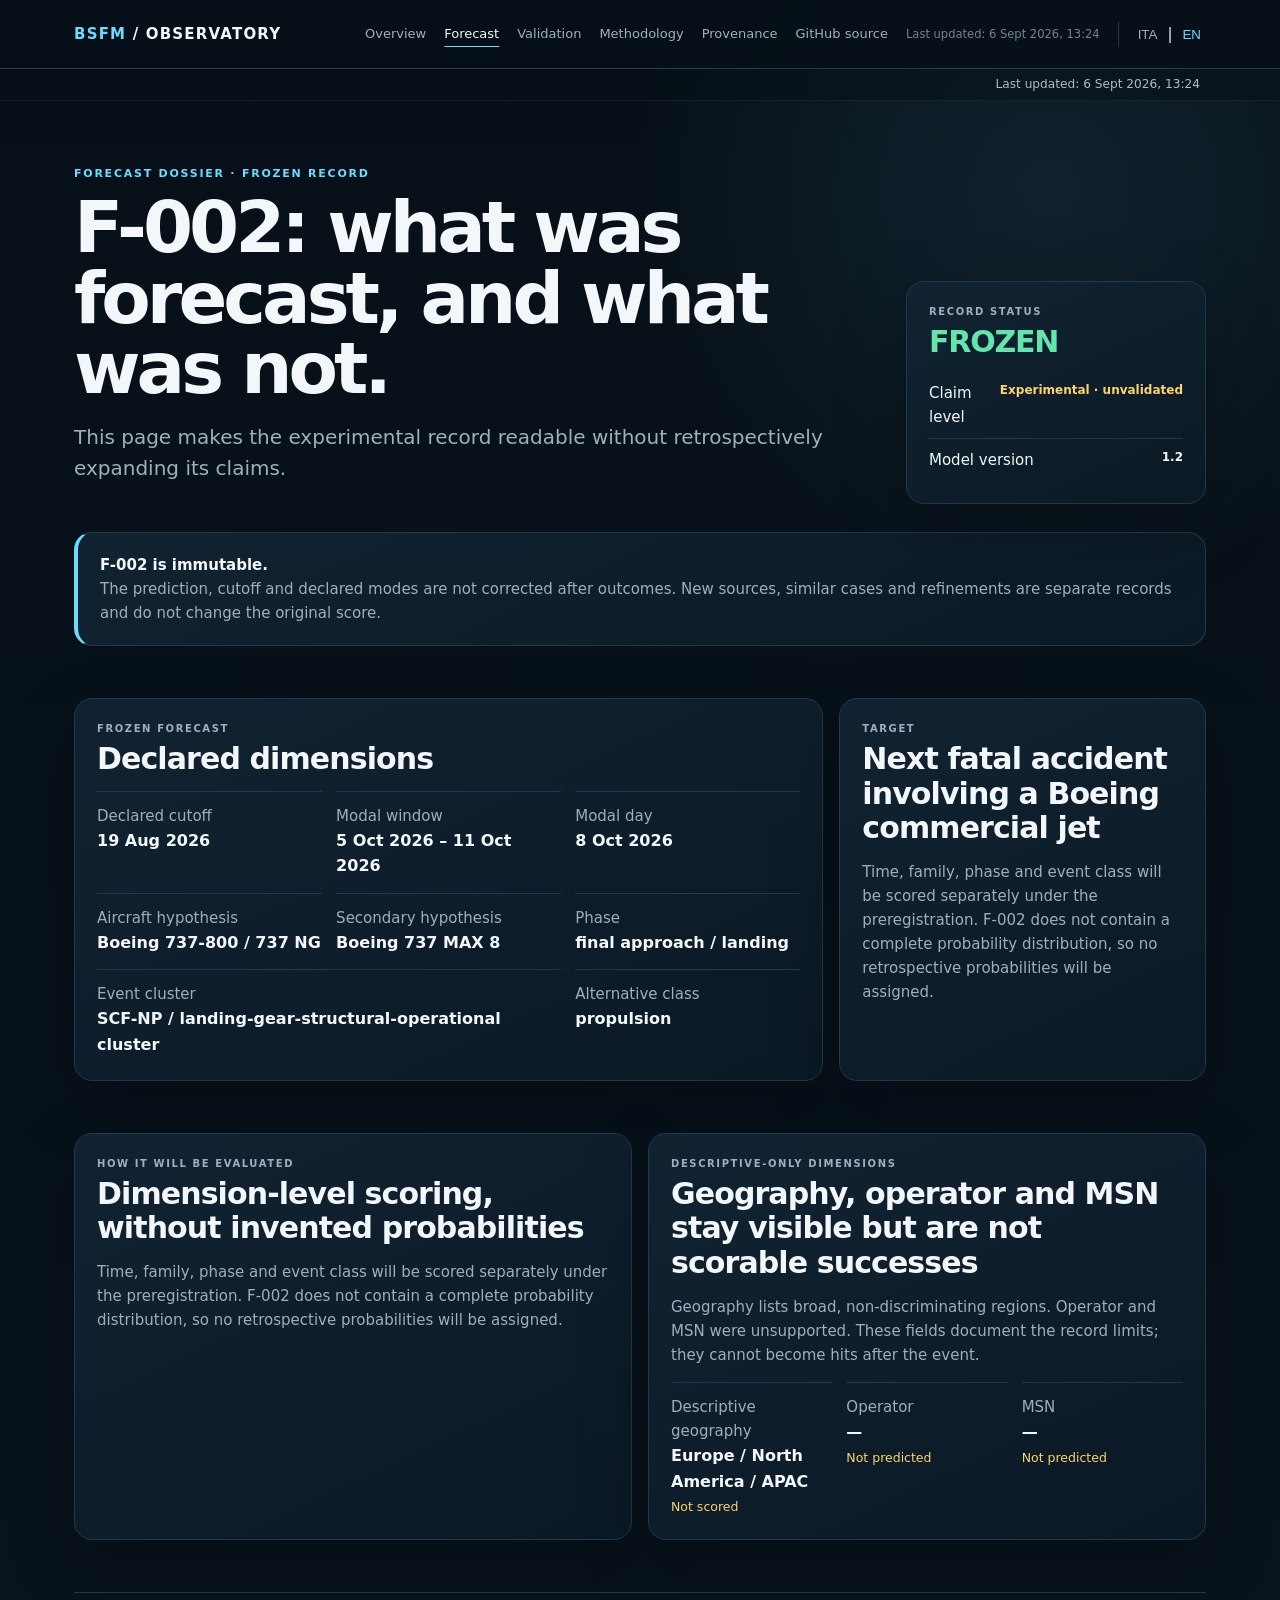
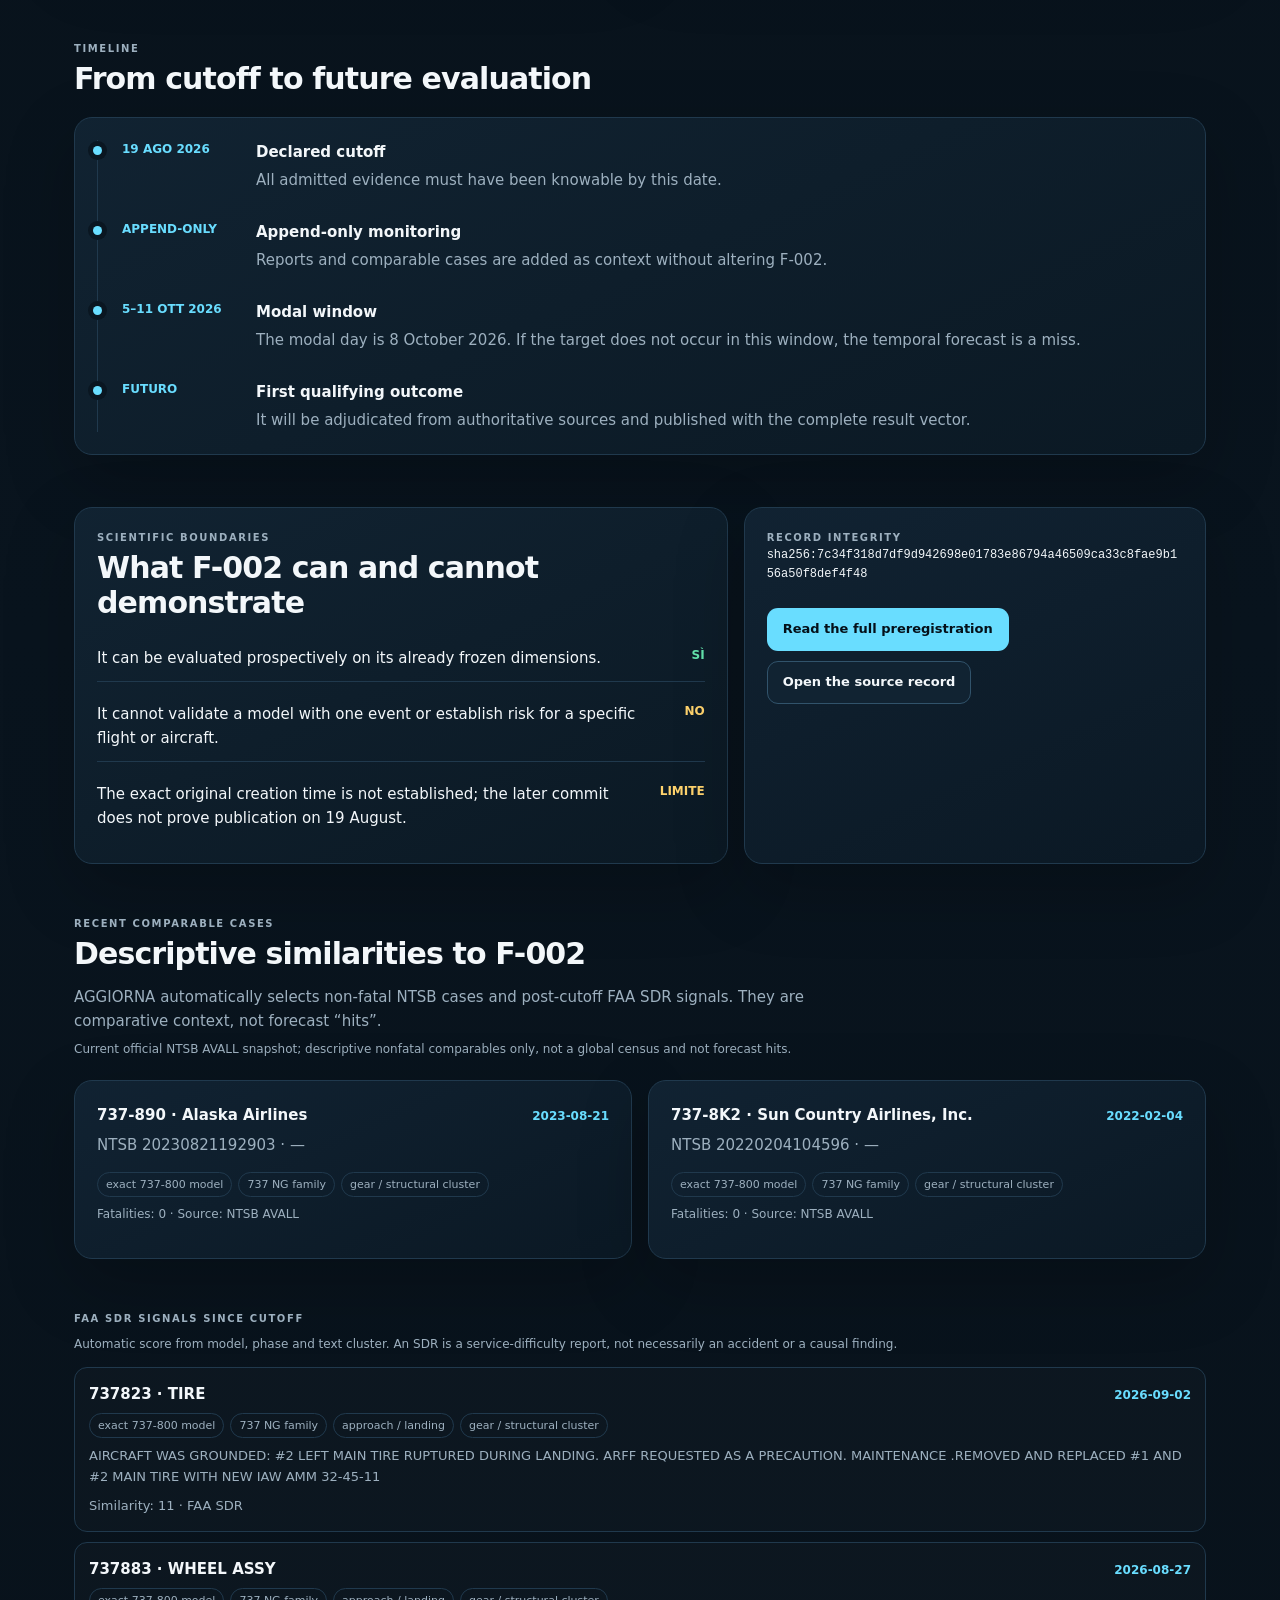
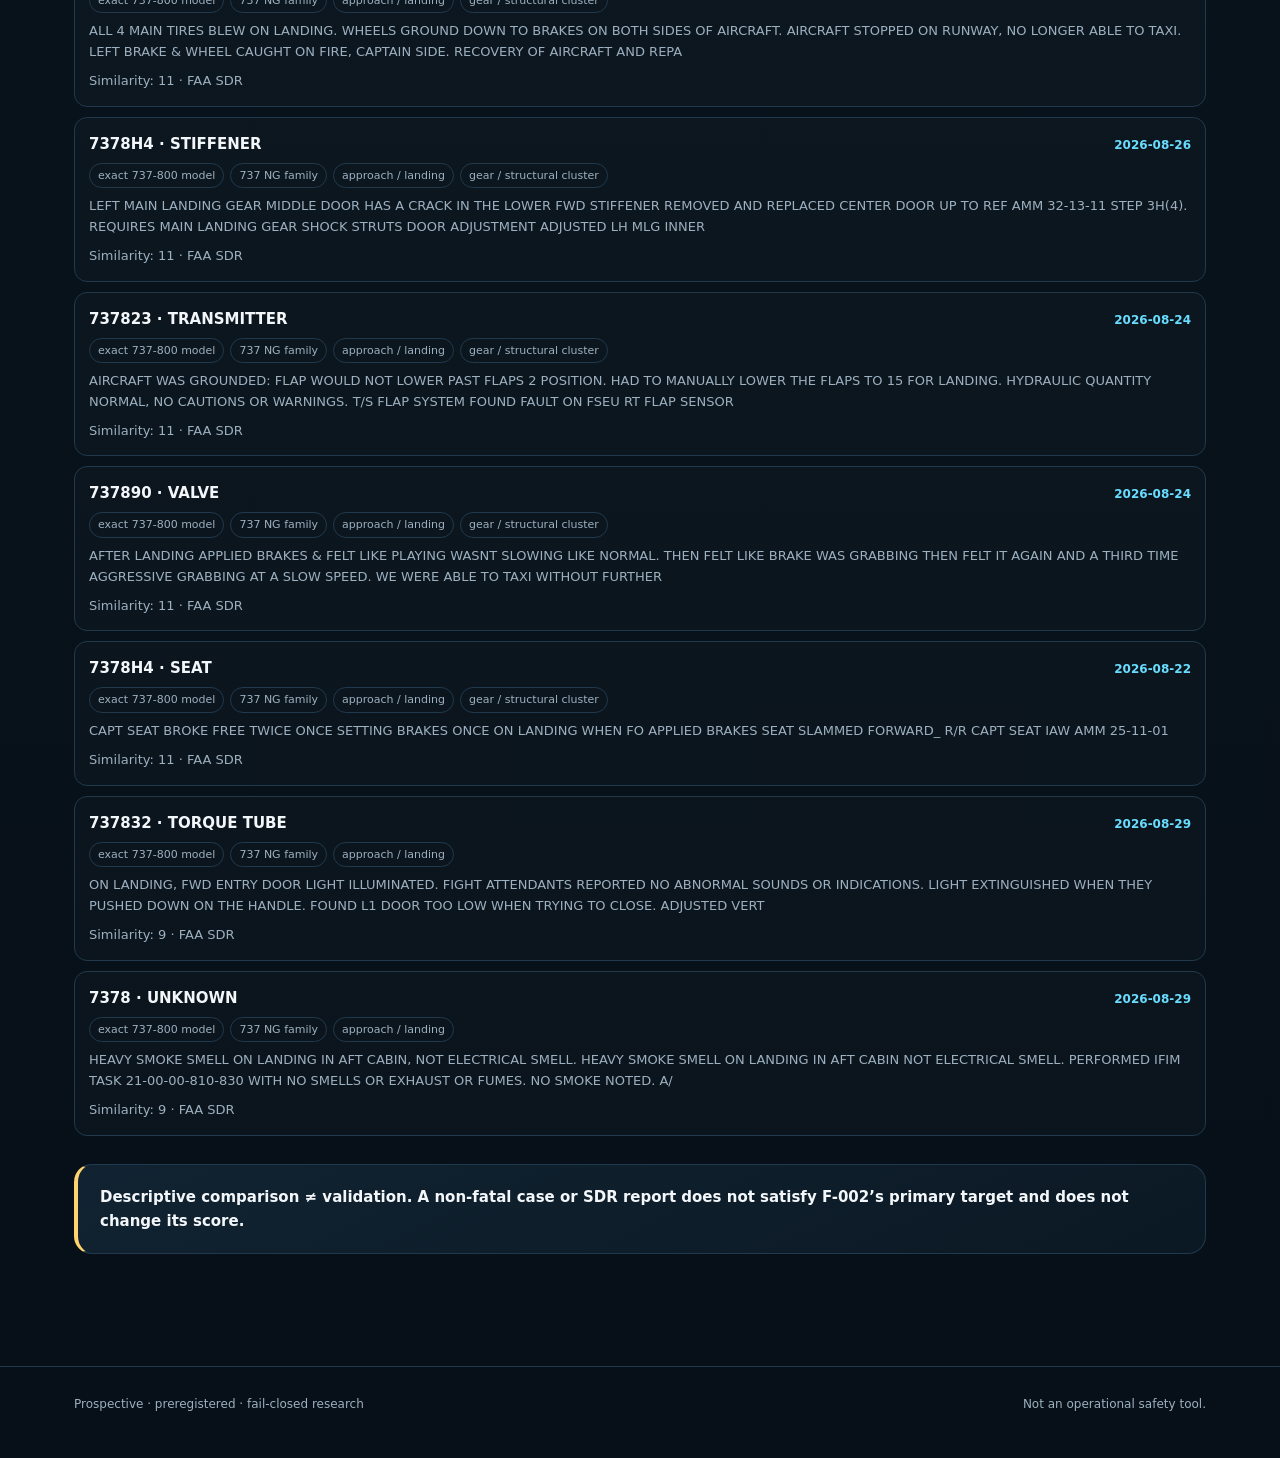
==== site/forecast.html @ ce855665 "feat(site): complete public observatory pages" ====
<!doctype html>
<html lang="it">
<head>
  <meta charset="utf-8">
  <meta name="viewport" content="width=device-width,initial-scale=1">
  <meta name="description" content="F-002 frozen experimental forecast dossier, declared dimensions and scientific boundaries">
  <title>F-002 · BSFM Forecast Observatory</title>
  <link rel="stylesheet" href="./styles.css">
  <script defer src="./i18n.js"></script>
  <script defer src="./page-copy.js"></script>
  <script defer src="./forecast.js"></script>
  <script defer src="./comparables.js"></script>
</head>
<body>
<a class="skip-link" href="#content" data-i18n="skip_content">Vai al contenuto</a>
<header class="top"><nav class="wrap" aria-label="Main navigation"><div class="brand"><span class="brand-mark">BSFM</span> / OBSERVATORY</div><button class="menu-toggle" aria-expanded="false" aria-controls="site-menu" data-i18n="menu">Menu</button><div class="nav-menu" id="site-menu"><a class="navlink" href="./" data-i18n="overview">Panoramica</a><a class="navlink active" href="./forecast.html" data-i18n="forecast">Previsione</a><a class="navlink" href="./validation.html" data-i18n="validation">Validazione</a><a class="navlink" href="./methodology.html" data-i18n="methodology">Metodologia</a><a class="navlink" href="./provenance.html" data-i18n="provenance">Provenienza</a><span class="lang"><button type="button" data-lang="it">ITA</button><span>|</span><button type="button" data-lang="en">EN</button></span></div></nav></header>

<main class="wrap" id="content">
  <div class="hero">
    <div class="hero-copy">
      <div class="eyebrow" data-i18n="forecast_eyebrow">Dossier della previsione · record congelato</div>
      <h1 data-i18n="forecast_title">F-002: ciò che è stato previsto, e ciò che non lo è stato.</h1>
      <p class="lead" data-i18n="forecast_lead">Questa pagina rende leggibile il record sperimentale senza ampliare retrospettivamente le sue affermazioni.</p>
    </div>
    <aside class="hero-panel" aria-label="Forecast status">
      <div class="label" data-i18n="forecast_state">Stato del record</div>
      <div class="metric yes" data-i18n="forecast_state_value">CONGELATA</div>
      <div class="gate"><span data-i18n="forecast_claim">Livello di affermazione</span><b class="no" data-i18n="forecast_claim_value">Sperimentale · non validata</b></div>
      <div class="gate"><span data-i18n="forecast_model">Versione modello</span><b id="forecastModel">1.2</b></div>
    </aside>
  </div>

  <div class="notice info"><strong data-i18n="forecast_notice_title">F-002 è immutabile.</strong><div class="muted" data-i18n="forecast_notice_body">La previsione, il cutoff e le modalità dichiarate non vengono corretti dopo gli esiti. Nuove fonti, casi simili e affinamenti sono record separati e non modificano il punteggio originale.</div></div>

  <section class="section grid">
    <article class="card s8">
      <div class="label" data-i18n="prediction_label">Previsione congelata</div>
      <h2 data-i18n="prediction_title">Dimensioni dichiarate</h2>
      <div class="facts">
        <div class="fact"><span class="muted" data-i18n="declared_cutoff">Cutoff dichiarato</span><strong id="forecastCutoff">19 ago 2026</strong></div>
        <div class="fact"><span class="muted" data-i18n="modal_window">Finestra modale</span><strong id="forecastWindow">5–11 ott 2026</strong></div>
        <div class="fact"><span class="muted" data-i18n="modal_day">Giorno modale</span><strong id="forecastDay">8 ott 2026</strong></div>
        <div class="fact"><span class="muted" data-i18n="aircraft_hypothesis">Ipotesi aeromobile</span><strong id="forecastPrimary">Boeing 737-800 / 737 NG</strong></div>
        <div class="fact"><span class="muted" data-i18n="secondary_aircraft">Ipotesi secondaria</span><strong id="forecastSecondary">Boeing 737 MAX 8</strong></div>
        <div class="fact"><span class="muted" data-i18n="phase">Fase</span><strong id="forecastPhase">final approach / landing</strong></div>
        <div class="fact wide"><span class="muted" data-i18n="event_cluster">Cluster evento</span><strong id="forecastCluster">SCF-NP / landing-gear-structural-operational cluster</strong></div>
        <div class="fact"><span class="muted" data-i18n="alternative_event">Classe alternativa</span><strong id="forecastAlternative">propulsion</strong></div>
      </div>
    </article>
    <article class="card s4">
      <div class="label" data-i18n="target_definition">Target</div>
      <h2 data-i18n="target_value">Prossimo incidente fatale che coinvolge un jet commerciale Boeing</h2>
      <p class="muted" data-i18n="supported_body">Tempo, famiglia, fase e classe evento saranno valutati separatamente secondo la preregistrazione. F-002 non contiene una distribuzione probabilistica completa: non le verranno attribuite probabilità retrospettive.</p>
    </article>
  </section>

  <section class="section grid">
    <article class="card s6">
      <div class="label" data-i18n="supported_label">Come sarà valutata</div>
      <h2 data-i18n="supported_title">Valutazione per dimensione, senza probabilità inventate</h2>
      <p class="muted" data-i18n="supported_body">Tempo, famiglia, fase e classe evento saranno valutati separatamente secondo la preregistrazione. F-002 non contiene una distribuzione probabilistica completa: non le verranno attribuite probabilità retrospettive.</p>
    </article>
    <article class="card s6">
      <div class="label" data-i18n="descriptive_label">Dimensioni solo descrittive</div>
      <h2 data-i18n="descriptive_title">Geografia, operatore e MSN restano visibili ma non sono successi valutabili</h2>
      <p class="muted" data-i18n="descriptive_body">La geografia elenca regioni ampie e non discriminanti. Operatore e MSN non erano supportati. Questi campi documentano i limiti del record; non possono diventare hit dopo l’evento.</p>
      <div class="facts">
        <div class="fact"><span class="muted" data-i18n="descriptive_geography">Geografia descrittiva</span><strong id="forecastGeography">Europe / North America / APAC</strong><small data-i18n="not_scored">Non valutata</small></div>
        <div class="fact"><span class="muted" data-i18n="operator">Operatore</span><strong id="forecastOperator">—</strong><small data-i18n="not_predicted">Non previsto</small></div>
        <div class="fact"><span class="muted">MSN</span><strong id="forecastMsn">—</strong><small data-i18n="not_predicted">Non previsto</small></div>
      </div>
    </article>
  </section>

  <section class="section section-rule">
    <div class="section-title"><div class="label" data-i18n="timing_label">Linea temporale</div><h2 data-i18n="timing_title">Dal cutoff alla valutazione futura</h2></div>
    <article class="card"><div class="timeline-list">
      <div class="timeline-item"><div class="timeline-date">19 AGO 2026</div><div class="timeline-copy"><strong data-i18n="timeline_cutoff_title">Cutoff dichiarato</strong><p data-i18n="timeline_cutoff_body">Tutte le evidenze ammesse devono essere conoscibili entro questa data.</p></div></div>
      <div class="timeline-item"><div class="timeline-date">APPEND-ONLY</div><div class="timeline-copy"><strong data-i18n="timeline_now_title">Monitoraggio append-only</strong><p data-i18n="timeline_now_body">Segnalazioni e casi comparabili vengono aggiunti come contesto, senza alterare F-002.</p></div></div>
      <div class="timeline-item"><div class="timeline-date">5–11 OTT 2026</div><div class="timeline-copy"><strong data-i18n="timeline_modal_title">Finestra modale</strong><p data-i18n="timeline_modal_body">Il giorno modale è l’8 ottobre 2026. Se il target non avviene in questa finestra, la previsione temporale è un miss.</p></div></div>
      <div class="timeline-item"><div class="timeline-date">FUTURO</div><div class="timeline-copy"><strong data-i18n="timeline_outcome_title">Primo esito qualificante</strong><p data-i18n="timeline_outcome_body">Sarà adjudicato con fonti autoritative e pubblicato con il vettore completo dei risultati.</p></div></div>
    </div></article>
  </section>

  <section class="section grid">
    <article class="card s7">
      <div class="label" data-i18n="boundary_label">Confini scientifici</div>
      <h2 data-i18n="boundary_title">Cosa può e non può dimostrare F-002</h2>
      <div class="gates"><div class="gate"><span data-i18n="boundary_can">Può essere valutata prospetticamente sulle dimensioni già congelate.</span><b class="yes">SÌ</b></div><div class="gate"><span data-i18n="boundary_cannot">Non può validare il modello con un singolo evento, né dimostrare rischio per uno specifico volo o aeromobile.</span><b class="no">NO</b></div><div class="gate"><span data-i18n="boundary_unknown">La data esatta di creazione originale non è stabilita; il commit successivo non prova una pubblicazione il 19 agosto.</span><b class="no">LIMITE</b></div></div>
    </article>
    <article class="card s5">
      <div class="label" data-i18n="forecast_integrity">Integrità del record</div>
      <p class="code-value" id="forecastIntegrity">sha256:7c34f318d7df9d942698e01783e86794a46509ca33c8fae9b156a50f8def4f48</p>
      <div class="button-row"><a class="button primary" href="https://github.com/rubenpatane/bsfm-forecast-observatory/blob/main/docs/F-002-PREREGISTRATION-v1.md" target="_blank" rel="noopener noreferrer" data-i18n="preregistration_link">Leggi la preregistrazione completa</a><a class="button" href="https://github.com/rubenpatane/bsfm-forecast-observatory/blob/main/forecasts/F-002.json" target="_blank" rel="noopener noreferrer" data-i18n="record_link">Apri il record sorgente</a></div>
    </article>
  </section>

  <section id="comparable-cases" class="section"><div class="empty" data-i18n="loading">Caricamento…</div></section>
</main>
<footer><div class="wrap footer-grid"><span data-i18n="footer_tagline">Ricerca prospettica · preregistrata · fail-closed</span><span data-i18n="footer_safety">Non è uno strumento operativo di sicurezza.</span></div></footer>
</body>
</html>
---- site/styles.css ----
:root{color-scheme:dark;--bg:#071018;--bg-soft:#0a1621;--panel:#0d1b27;--panel-strong:#112332;--line:#20394d;--line-bright:#31536b;--text:#f3f7fa;--muted:#9db0bf;--accent:#69ddff;--ok:#64e5ad;--warn:#ffd36d;--bad:#ff9696;--radius:18px;--shadow:0 24px 70px rgba(0,0,0,.22)}
*{box-sizing:border-box}html{scroll-behavior:smooth}body{margin:0;min-height:100vh;overflow-x:hidden;background:radial-gradient(circle at 82% 4%,rgba(105,221,255,.09),transparent 26rem),linear-gradient(180deg,var(--bg),#09141e 48%,var(--bg));color:var(--text);font:15px/1.6 Inter,ui-sans-serif,system-ui,-apple-system,BlinkMacSystemFont,"Segoe UI",sans-serif}a{color:inherit}a:focus-visible,button:focus-visible{outline:2px solid var(--accent);outline-offset:4px}.wrap{width:min(1180px,100%);margin:auto;padding-inline:24px}.top{position:sticky;top:0;z-index:20;background:rgba(7,16,24,.9);backdrop-filter:blur(16px);border-bottom:1px solid rgba(49,83,107,.7)}nav.wrap{min-height:68px;display:flex;align-items:center;gap:22px}.brand{margin-right:auto;font-weight:850;letter-spacing:.08em;white-space:nowrap}.brand-mark{color:var(--accent)}.nav-menu{display:flex;align-items:center;gap:18px}.navlink{color:var(--muted);text-decoration:none;font-size:13px;transition:color .18s ease}.navlink:hover,.navlink.active{color:var(--text)}.navlink.active{text-decoration:underline;text-decoration-color:var(--accent);text-underline-offset:8px}.nav-update{color:var(--muted)}.lang{display:flex;align-items:center;gap:5px;border-left:1px solid var(--line);padding-left:14px}.lang button,.menu-toggle{appearance:none;background:none;color:var(--muted);cursor:pointer}.lang button{border:0;padding:5px;font:800 11px/1 inherit}.lang button.active{color:var(--accent)}.menu-toggle{display:none;border:1px solid var(--line);border-radius:10px;padding:8px 11px;font:750 12px/1 inherit}#site-update-bar{background:rgba(7,16,24,.7)}
main{padding-block:64px 84px}.hero{display:grid;grid-template-columns:minmax(0,1fr) 300px;gap:46px;align-items:end}.hero-copy{min-width:0}.eyebrow,.label{color:var(--muted);font-size:10px;font-weight:850;letter-spacing:.16em;text-transform:uppercase}.eyebrow{color:var(--accent);font-size:11px}h1{max-width:980px;margin:10px 0 18px;font-size:clamp(40px,6.4vw,72px);line-height:.98;letter-spacing:-.055em}h2{margin:5px 0 14px;font-size:clamp(23px,3vw,30px);line-height:1.16;letter-spacing:-.03em}h3{margin:4px 0 8px;font-size:17px;line-height:1.3}p{margin-top:0}.lead,.muted{color:var(--muted)}.lead{max-width:850px;font-size:clamp(17px,2vw,20px);line-height:1.55}.kicker{max-width:700px;color:var(--text);font-size:17px}.section{margin-top:52px}.section-title{max-width:820px;margin-bottom:20px}.section-title p{margin:7px 0 0}.section-rule{border-top:1px solid var(--line);padding-top:48px}
.notice,.card,.hero-panel{border:1px solid var(--line);border-radius:var(--radius);background:linear-gradient(155deg,rgba(17,35,50,.98),rgba(11,25,36,.98));box-shadow:var(--shadow)}.card{min-width:0;padding:22px}.notice{margin:28px 0;padding:20px 22px;border-left:4px solid var(--warn);box-shadow:none}.notice.good{border-left-color:var(--ok)}.notice.info{border-left-color:var(--accent)}.hero-panel{padding:22px}.hero-panel .metric{margin-block:5px 14px}.hero-panel .gate{padding-block:9px}.grid{display:grid;grid-template-columns:repeat(12,minmax(0,1fr));gap:16px}.s3{grid-column:span 3}.s4{grid-column:span 4}.s5{grid-column:span 5}.s6{grid-column:span 6}.s7{grid-column:span 7}.s8{grid-column:span 8}.full{grid-column:1/-1}.explain-card{min-height:100%}.metric{font-size:30px;font-weight:850;line-height:1.1;letter-spacing:-.04em}.metric.small{font-size:22px}.metric.big{font-size:clamp(40px,7vw,68px)}.metric-sub{display:block;margin-top:8px;color:var(--muted);font-size:12px;font-weight:500;letter-spacing:0}.yes{color:var(--ok)}.no{color:var(--warn)}.bad{color:var(--bad)}
.button-row{display:flex;flex-wrap:wrap;gap:10px;margin-top:24px}.button{display:inline-flex;align-items:center;min-height:42px;padding:10px 15px;border:1px solid var(--line-bright);border-radius:11px;background:var(--panel-strong);color:var(--text);font-size:13px;font-weight:750;text-decoration:none}.button.primary{border-color:transparent;background:var(--accent);color:#041019}.button:hover{border-color:var(--accent)}
.facts{display:grid;grid-template-columns:repeat(3,minmax(0,1fr));gap:14px}.fact{min-width:0;border-top:1px solid var(--line);padding-top:12px}.fact strong{display:block;font-size:16px;overflow-wrap:anywhere}.fact small{display:block;margin-top:3px;color:var(--warn)}.fact.wide{grid-column:span 2}.gates,.timeline,.stack{display:grid;gap:9px}.gate{display:flex;justify-content:space-between;gap:16px;padding:11px 0;border-bottom:1px solid var(--line)}.gate:last-child{border-bottom:0}.gate b{flex:0 0 auto;font-size:12px;text-align:right}.status-chip{display:inline-flex;align-items:center;gap:7px;padding:5px 9px;border:1px solid var(--line);border-radius:999px;font-size:11px;font-weight:800}.status-chip::before{width:7px;height:7px;border-radius:50%;background:currentColor;content:""}.status-chip.blocked{color:var(--warn)}.status-chip.frozen{color:var(--accent)}.status-chip.complete{color:var(--ok)}
.flow{display:flex;flex-wrap:wrap;gap:8px}.pill,.tag{border:1px solid var(--line);border-radius:999px;color:var(--muted)}.pill{padding:7px 10px;font-size:12px}.tag{padding:3px 8px;font-size:11px}.process{display:grid;grid-template-columns:repeat(6,1fr);gap:10px;counter-reset:process}.process-step{position:relative;min-height:114px;padding:42px 13px 13px;border:1px solid var(--line);border-radius:14px;background:rgba(255,255,255,.018)}.process-step::before{counter-increment:process;content:counter(process,decimal-leading-zero);position:absolute;top:12px;left:13px;color:var(--accent);font-size:11px;font-weight:850;letter-spacing:.1em}.process-step strong{display:block;font-size:13px}.process-step span{display:block;margin-top:5px;color:var(--muted);font-size:11px}.step-grid{display:grid;grid-template-columns:repeat(3,1fr);gap:10px}.step{border:1px solid var(--line);border-radius:13px;padding:14px;background:rgba(255,255,255,.015)}.step strong{display:block;font-size:13px}
.score-compare{display:grid;gap:16px;margin-top:20px}.score-row{display:grid;grid-template-columns:150px 1fr 84px;gap:12px;align-items:center}.score-track{height:12px;overflow:hidden;border-radius:999px;background:#07121b}.score-fill{display:block;height:100%;border-radius:inherit;background:var(--muted)}.score-fill.candidate{background:var(--warn)}.score-value{font-variant-numeric:tabular-nums;text-align:right}.threshold{display:grid;grid-template-columns:3fr 7fr;height:15px;overflow:hidden;border:1px solid var(--line);border-radius:999px}.threshold-observed{background:var(--warn)}.threshold-missing{background:rgba(255,255,255,.04)}.threshold-legend{display:flex;justify-content:space-between;margin-top:8px;color:var(--muted);font-size:11px}
.data-list{display:grid;gap:10px}.report{border:1px solid var(--line);border-radius:13px;padding:14px;background:rgba(255,255,255,.015)}.report-head{display:flex;justify-content:space-between;gap:12px;align-items:baseline;margin-bottom:6px}.report-head strong{font-size:15px}.report-date{color:var(--accent);font-size:12px;font-weight:750}.report-meta{display:flex;flex-wrap:wrap;gap:6px;margin:7px 0}.report p{margin:8px 0 0;color:var(--muted);font-size:13px}.bars{display:grid;gap:8px}.bar-row{display:grid;grid-template-columns:minmax(95px,1fr) 3fr auto;align-items:center;gap:10px;font-size:12px}.bar-track{height:7px;overflow:hidden;border-radius:999px;background:#07121b}.bar-fill{height:100%;border-radius:999px;background:var(--accent);opacity:.78}.help{margin-top:8px;color:var(--muted);font-size:12px}.empty{border:1px dashed var(--line);border-radius:12px;padding:18px;color:var(--muted)}
.timeline-list{position:relative;display:grid;gap:0}.timeline-item{position:relative;display:grid;grid-template-columns:112px 1fr;gap:22px;padding:0 0 28px 24px;border-left:1px solid var(--line)}.timeline-item::before{position:absolute;top:6px;left:-5px;width:9px;height:9px;border-radius:50%;background:var(--accent);box-shadow:0 0 0 5px var(--bg-soft);content:""}.timeline-item:last-child{padding-bottom:0}.timeline-date{color:var(--accent);font-size:12px;font-weight:800}.timeline-copy strong{display:block}.timeline-copy p{margin:4px 0 0;color:var(--muted)}
table{width:100%;border-collapse:collapse}th,td{padding:12px;border-bottom:1px solid var(--line);text-align:left;vertical-align:top}th{color:var(--muted);font-size:11px;letter-spacing:.08em;text-transform:uppercase}tbody tr:hover{background:rgba(105,221,255,.025)}.table-scroll{overflow-x:auto;-webkit-overflow-scrolling:touch}.source-link{color:var(--accent);text-decoration:none}.source-link:hover{text-decoration:underline}.code-value{font-family:ui-monospace,SFMono-Regular,Menlo,Consolas,monospace;font-size:12px;overflow-wrap:anywhere}.status-dot{display:inline-block;width:8px;height:8px;margin-right:7px;border-radius:50%;background:var(--ok)}.skip-link{position:fixed;top:8px;left:8px;z-index:100;transform:translateY(-150%);padding:8px 12px;border-radius:8px;background:var(--accent);color:#041019;font-weight:800}.skip-link:focus{transform:none}footer{border-top:1px solid var(--line);padding:28px 0 44px;color:var(--muted);font-size:12px}.footer-grid{display:flex;justify-content:space-between;gap:20px;align-items:flex-start}
@media(max-width:980px){.hero{grid-template-columns:1fr}.hero-panel{max-width:560px}.process{grid-template-columns:repeat(3,1fr)}.s3{grid-column:span 6}}
@media(max-width:820px){.wrap{padding-inline:18px}nav.wrap{min-height:60px;position:relative;gap:10px}.menu-toggle{display:block;order:3}.nav-menu{order:2;display:flex;position:static;align-items:center;gap:0;background:none;border:0;border-radius:0;padding:0;box-shadow:none}.nav-menu>.navlink,.nav-menu>.nav-update{display:none}.nav-menu>.lang{display:flex;border-left:1px solid var(--line);border-top:0;padding:0 8px 0 12px;margin:0}.nav-menu.open{display:flex;position:absolute;top:60px;left:12px;right:12px;flex-direction:column;align-items:stretch;gap:0;background:#0b1722;border:1px solid var(--line);border-radius:14px;padding:8px;box-shadow:0 20px 45px rgba(0,0,0,.35)}.nav-menu.open>.navlink,.nav-menu.open>.nav-update{display:block}.nav-menu.open>.nav-update{padding:10px 12px;color:var(--muted)}.nav-menu.open>.lang{position:absolute;top:-52px;right:54px;border-left:1px solid var(--line);padding:0 8px 0 12px;background:rgba(7,16,25,.98);border-radius:8px}.navlink{display:block;padding:13px 12px;border-radius:9px;font-size:14px}.navlink.active{background:var(--panel-strong);text-decoration:none}.s3,.s4,.s5,.s6,.s7,.s8{grid-column:1/-1}.facts,.step-grid{grid-template-columns:1fr}.fact.wide{grid-column:auto}.process{grid-template-columns:repeat(2,1fr)}.bar-row{grid-template-columns:minmax(80px,1fr) 2fr auto}.score-row{grid-template-columns:112px 1fr}.score-value{grid-column:2;text-align:left}.report-head{align-items:flex-start;flex-direction:column;gap:2px}.timeline-item{grid-template-columns:1fr;gap:3px}.footer-grid{flex-direction:column}main{padding-top:40px}h1{font-size:clamp(38px,12vw,54px)}table{min-width:640px;font-size:12px}}
@media(max-width:520px){.brand{font-size:12px}.process{grid-template-columns:1fr}.card,.hero-panel{padding:18px}}
@media(prefers-reduced-motion:reduce){html{scroll-behavior:auto}*{transition:none!important}}
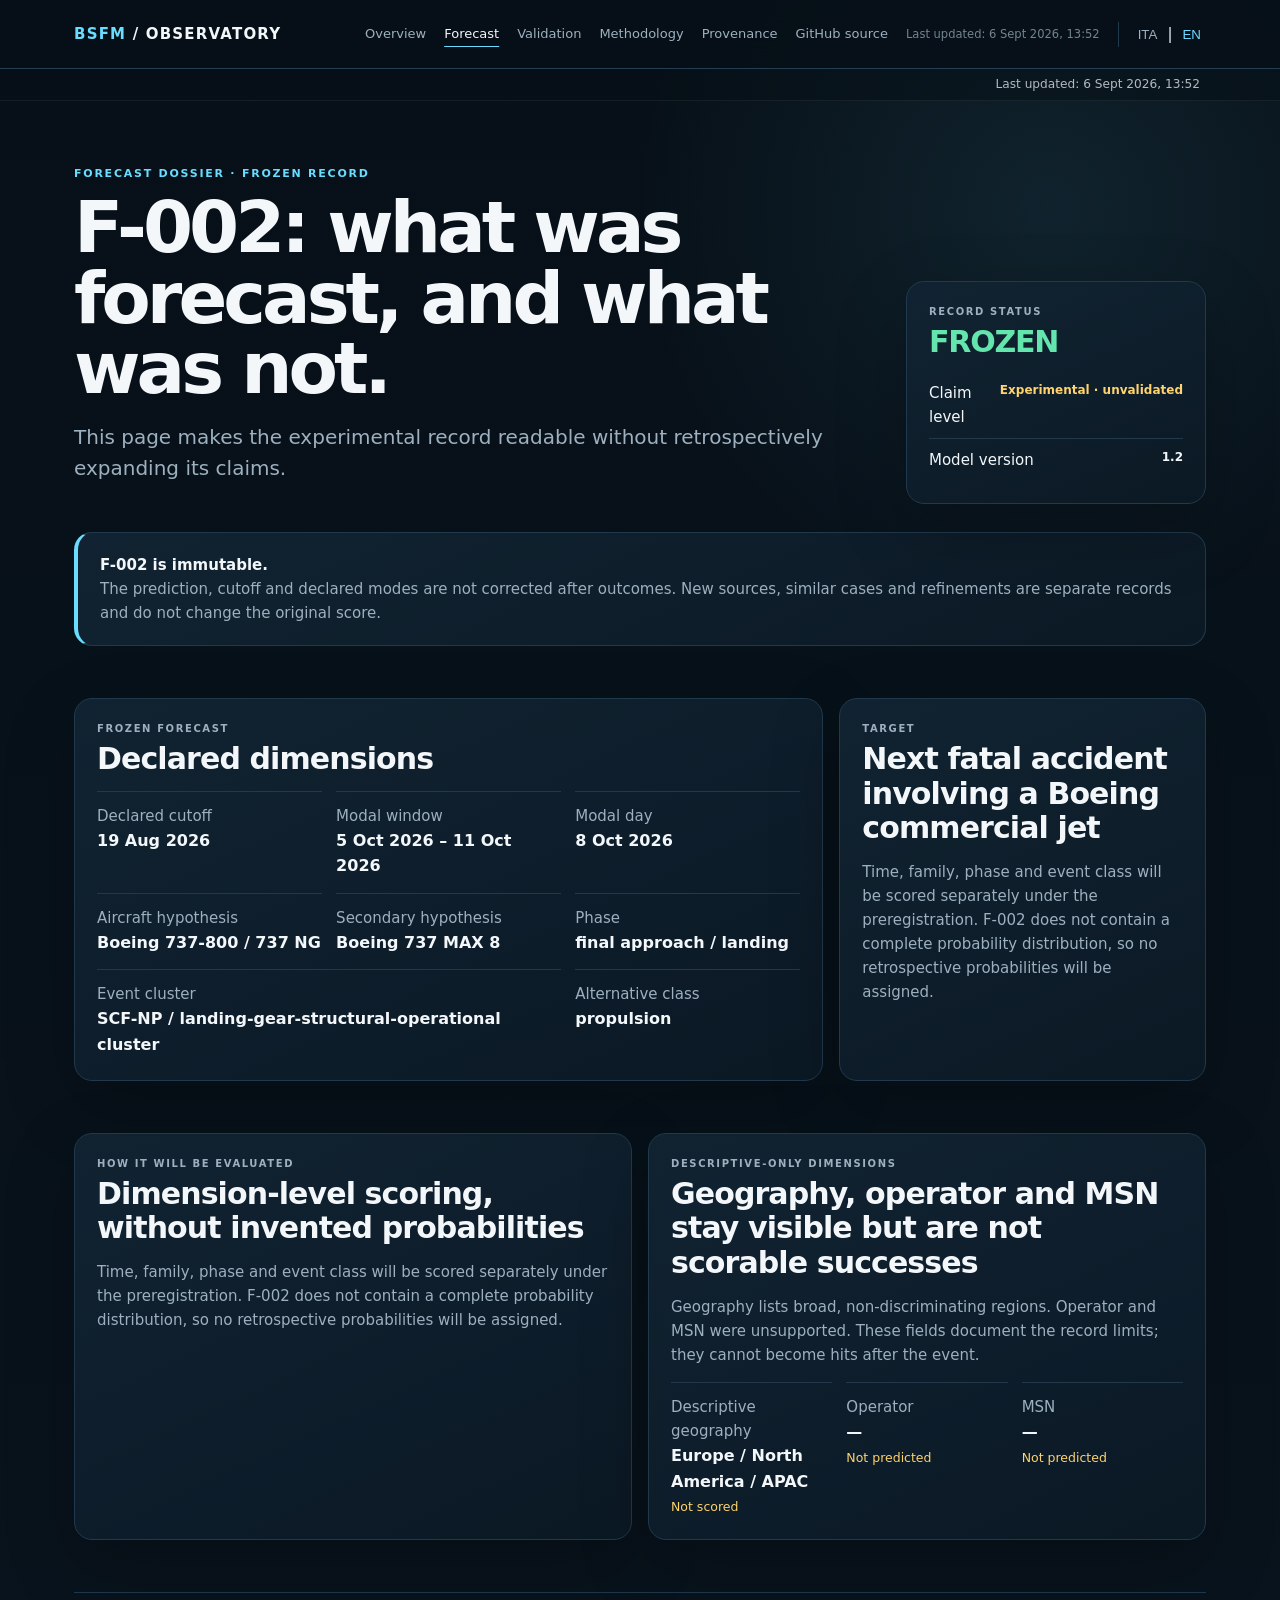
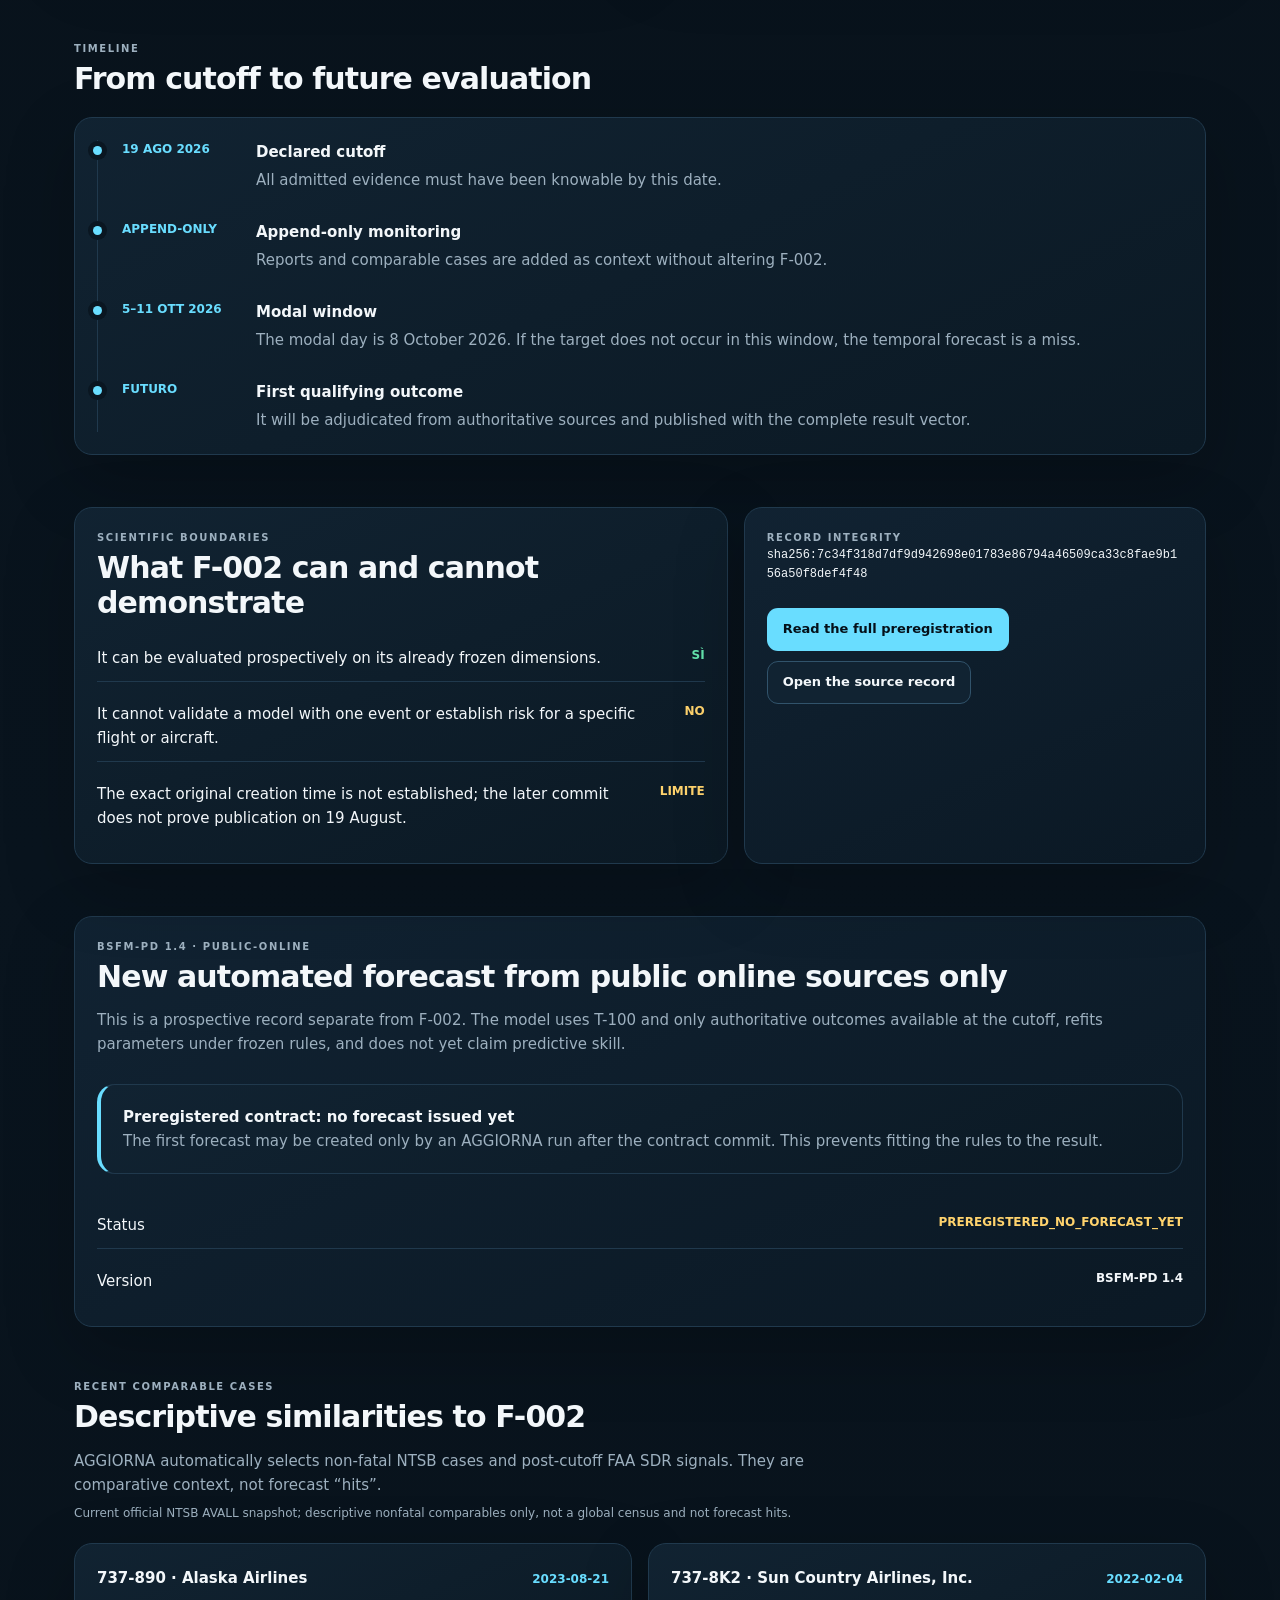
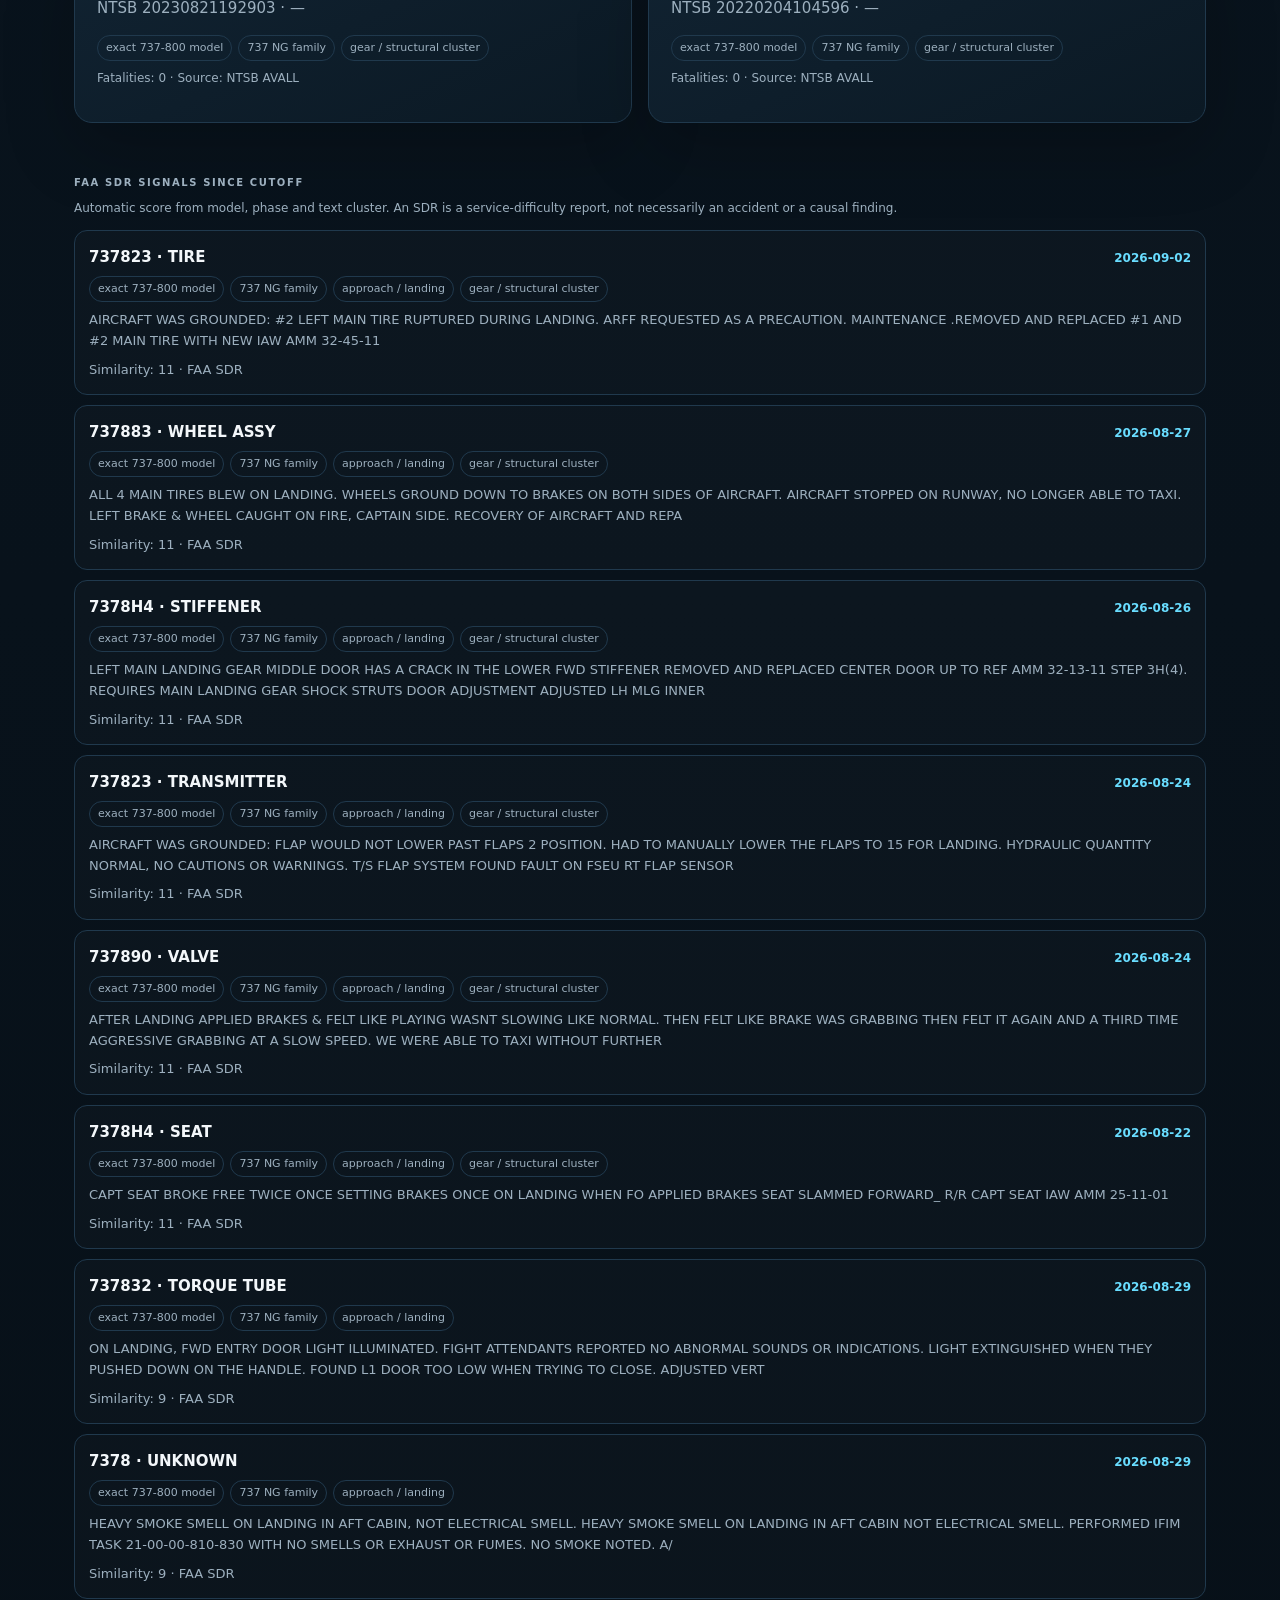
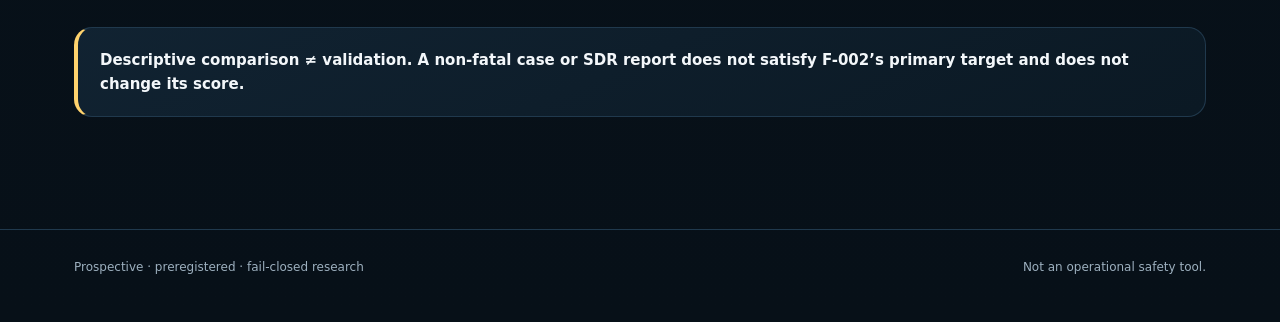
==== commit cefdb1ad: "feat(research): preregister public-online prospective cycle" ====
--- a/site/forecast.html
+++ b/site/forecast.html
@@ -9,6 +9,7 @@
   <script defer src="./i18n.js"></script>
   <script defer src="./page-copy.js"></script>
   <script defer src="./forecast.js"></script>
+  <script defer src="./public-data-forecast.js"></script>
   <script defer src="./comparables.js"></script>
 </head>
 <body>
@@ -95,6 +96,13 @@
     </article>
   </section>
 
+  <section id="public-data-prospective" class="section" aria-live="polite">
+    <article class="card">
+      <div class="label">BSFM-PD 1.4 · PUBLIC-ONLINE</div>
+      <div id="publicDataForecast"><div class="empty">Caricamento della previsione prospettica…</div></div>
+    </article>
+  </section>
+
   <section id="comparable-cases" class="section"><div class="empty" data-i18n="loading">Caricamento…</div></section>
 </main>
 <footer><div class="wrap footer-grid"><span data-i18n="footer_tagline">Ricerca prospettica · preregistrata · fail-closed</span><span data-i18n="footer_safety">Non è uno strumento operativo di sicurezza.</span></div></footer>
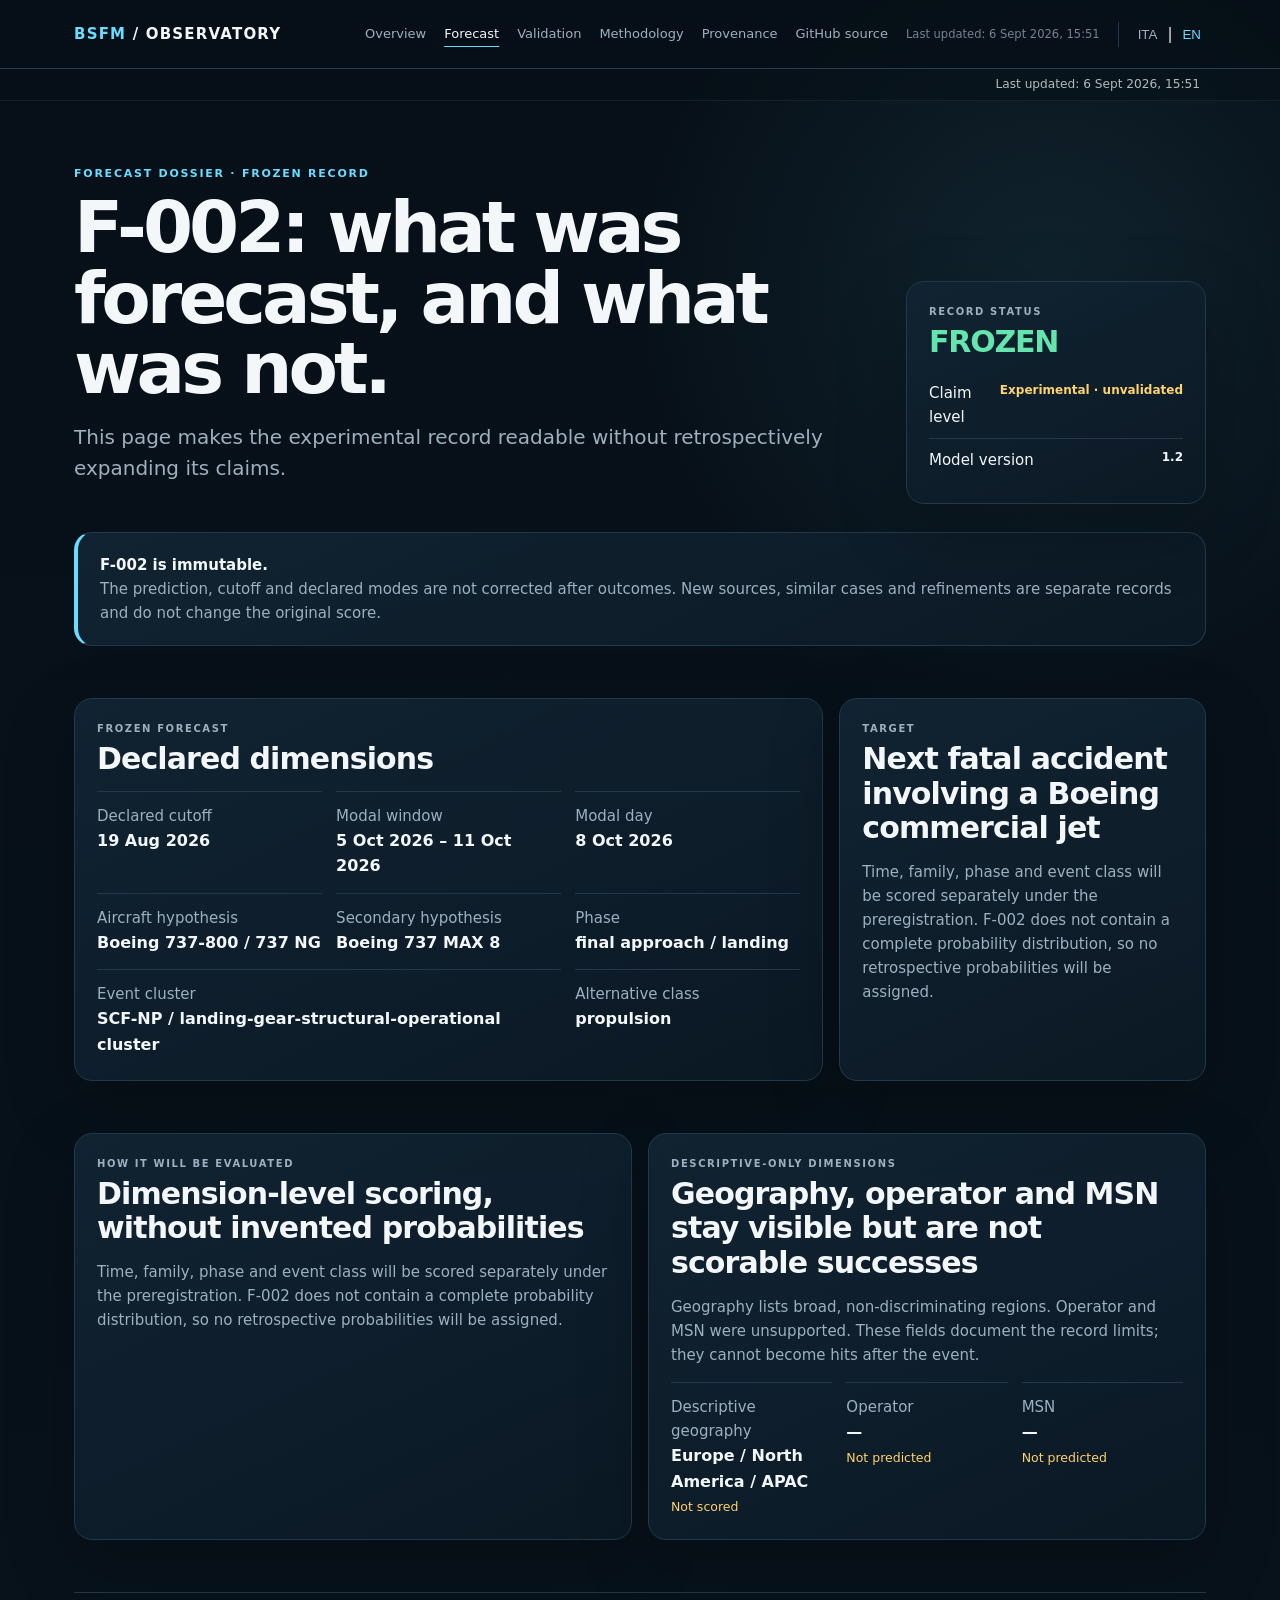
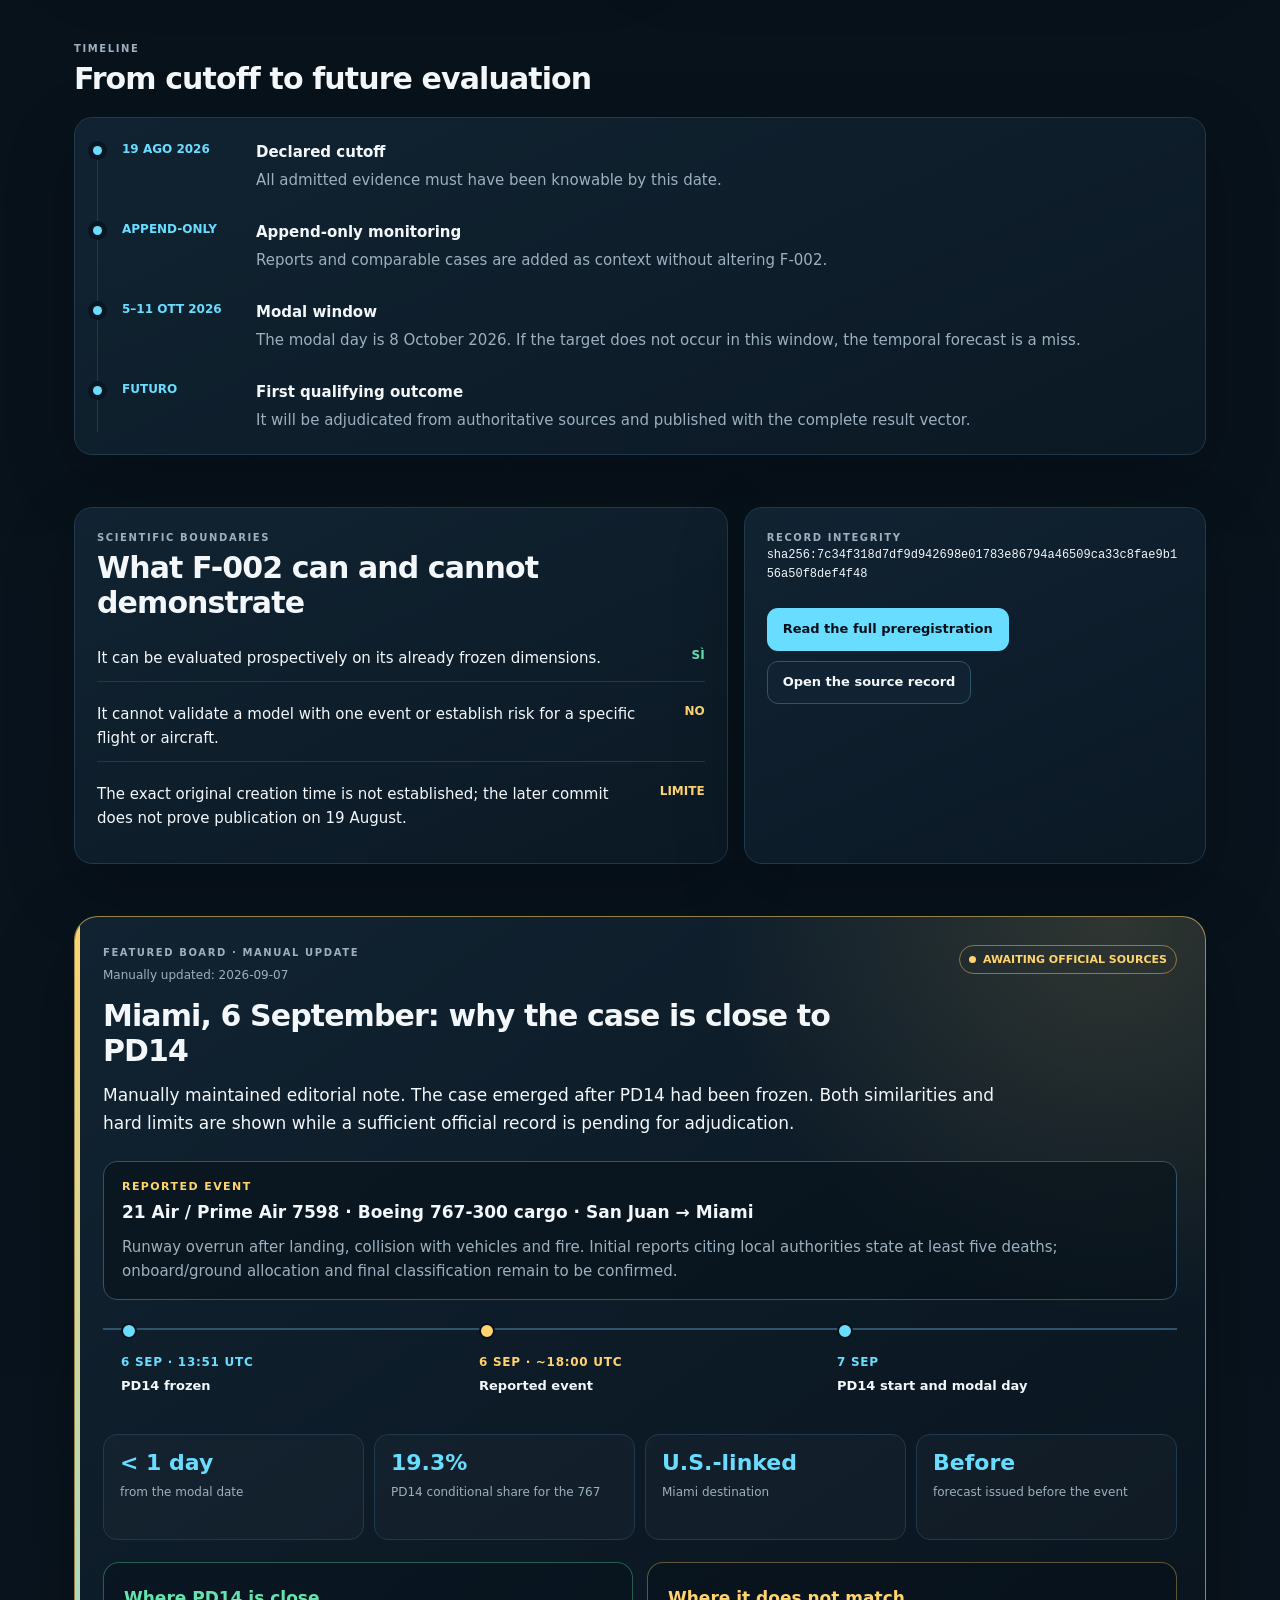
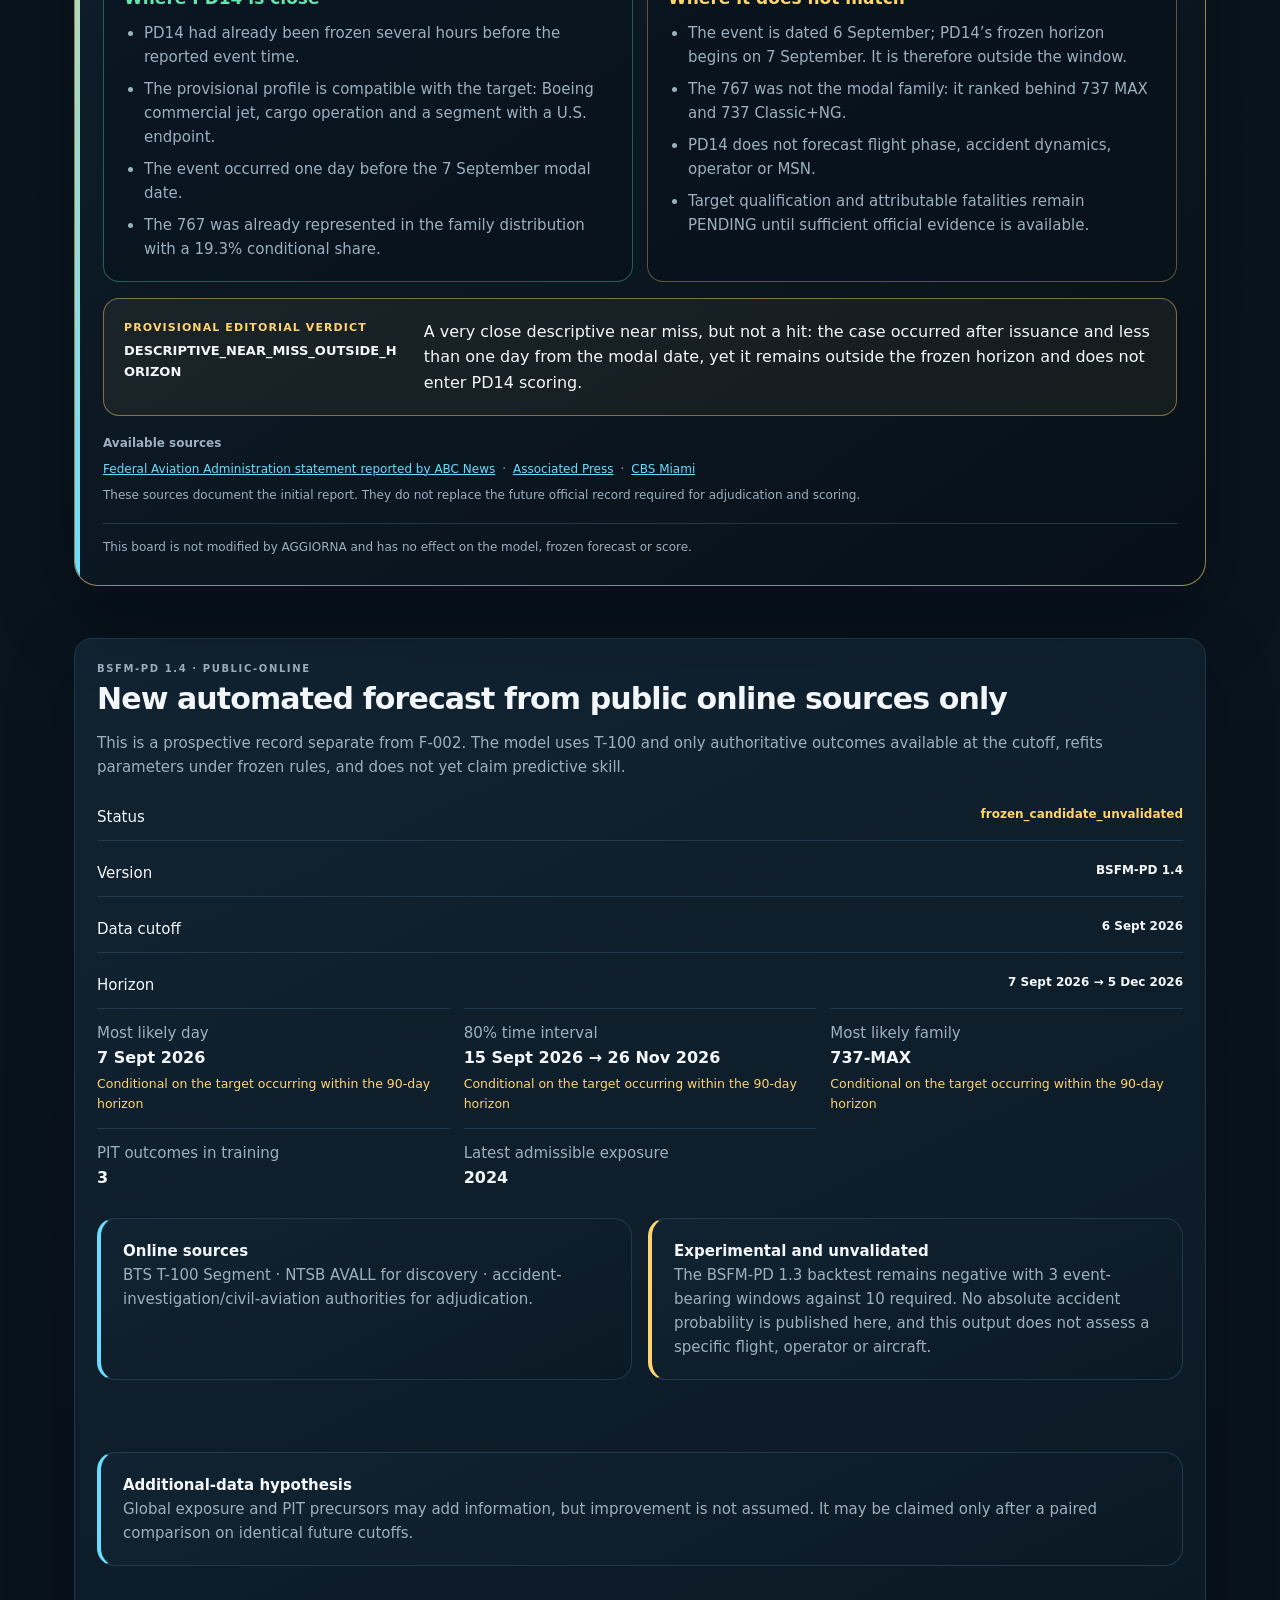
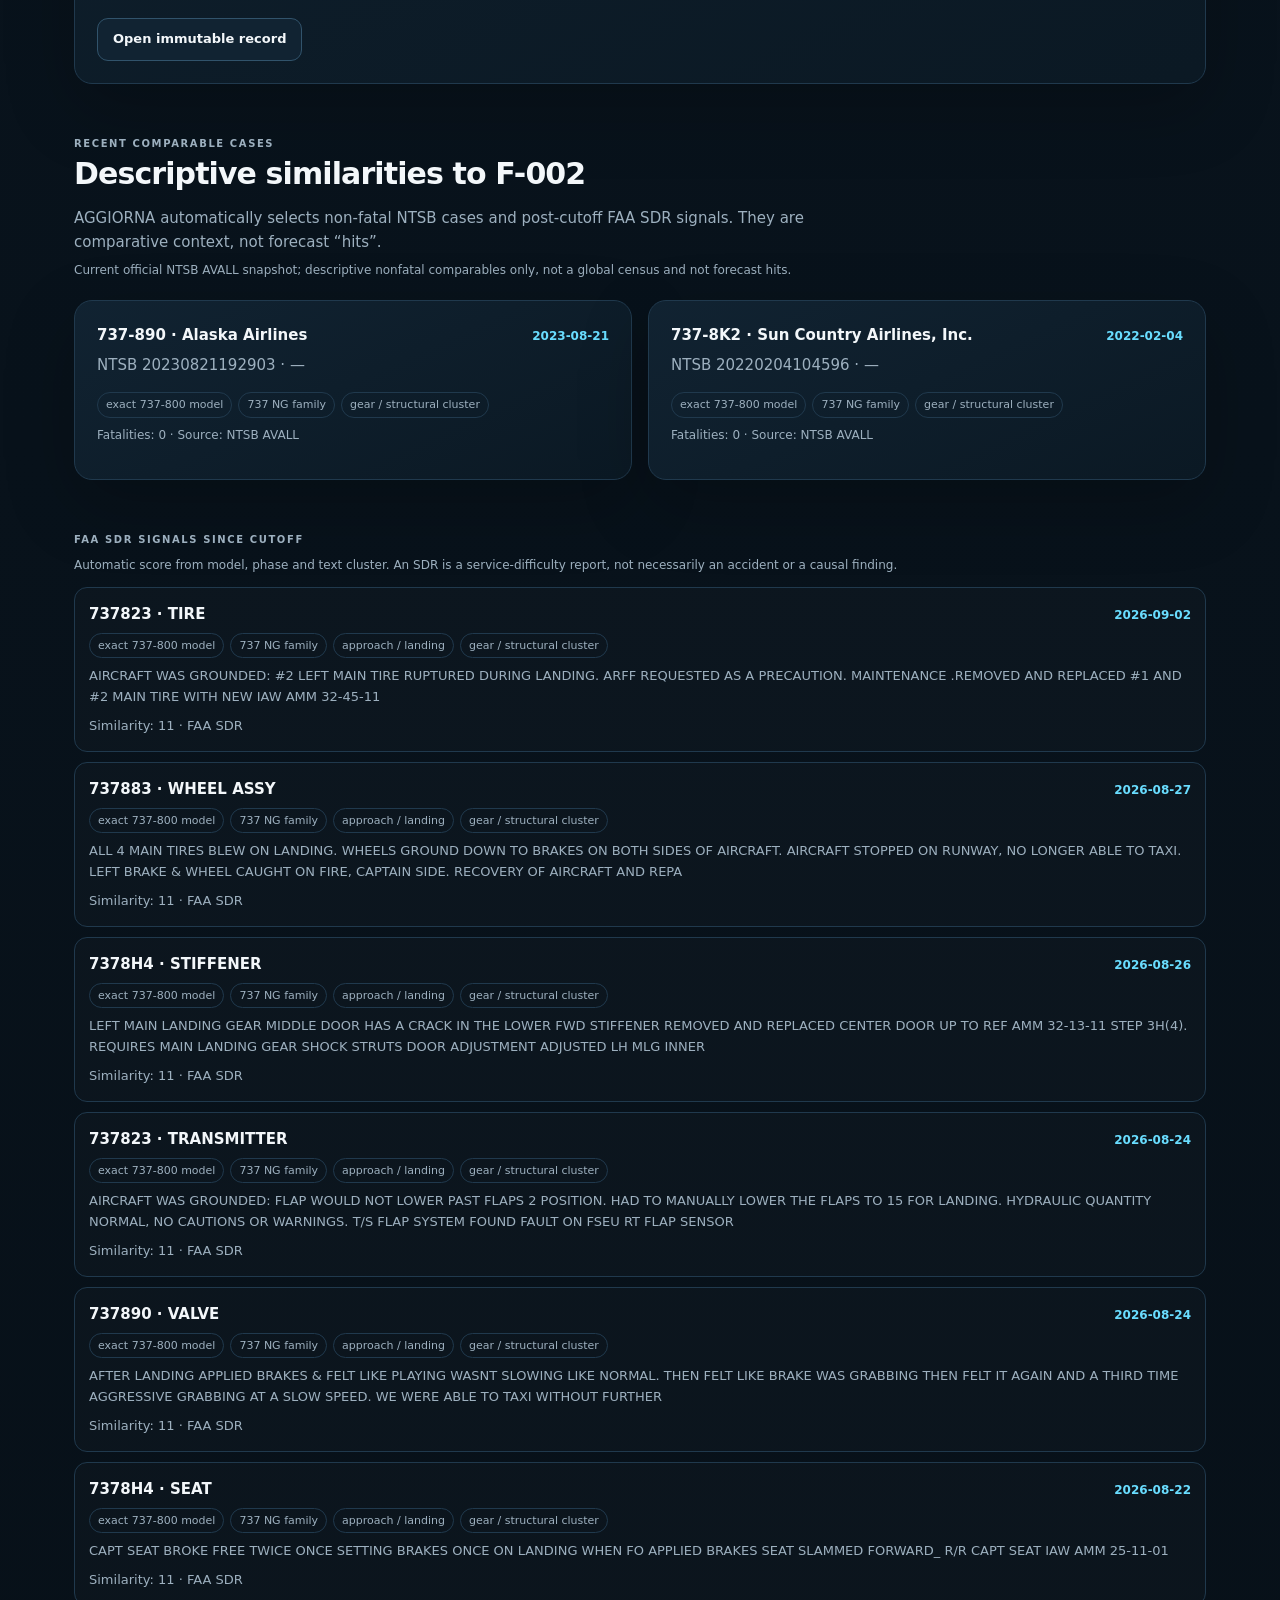
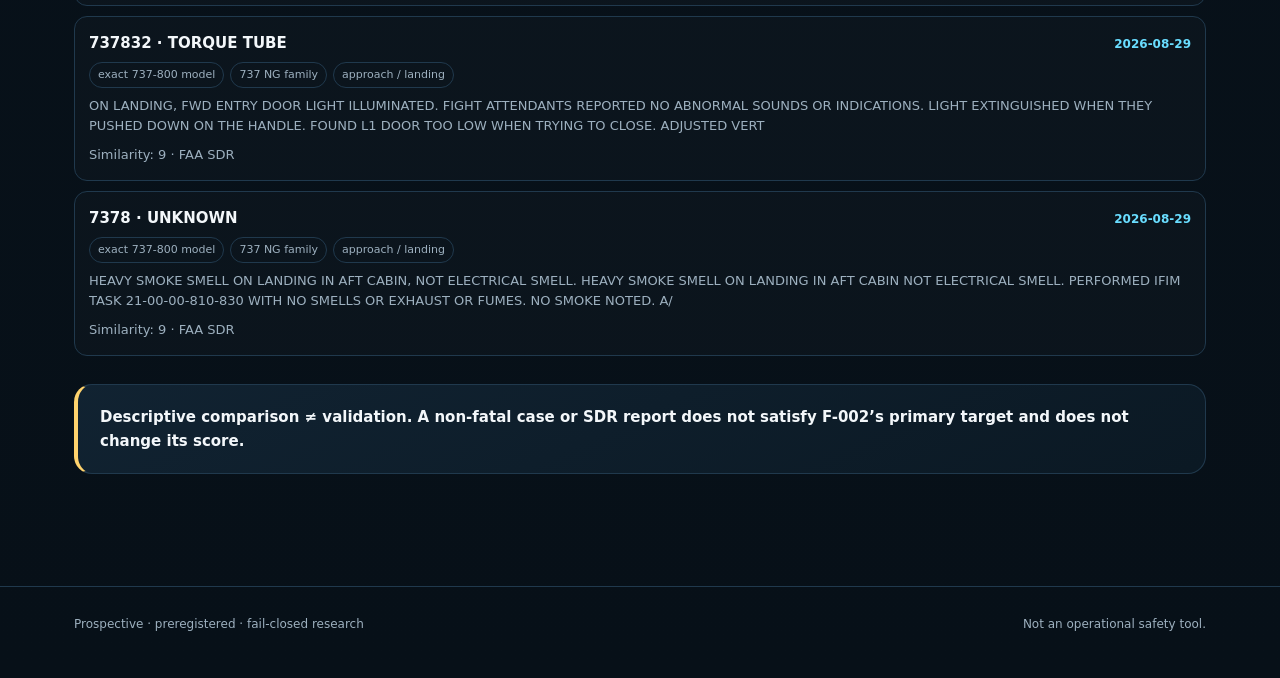
==== commit da2ee617: "feat(site): add manual PD14 editorial board" ====
--- a/site/forecast.html
+++ b/site/forecast.html
@@ -8,6 +8,7 @@
   <link rel="stylesheet" href="./styles.css">
   <script defer src="./i18n.js"></script>
   <script defer src="./page-copy.js"></script>
+  <script defer src="./editorial-board.js"></script>
   <script defer src="./forecast.js"></script>
   <script defer src="./public-data-forecast.js"></script>
   <script defer src="./comparables.js"></script>
@@ -96,6 +97,8 @@
     </article>
   </section>
 
+  <section class="section editorial-board" data-editorial-board aria-live="polite"><div class="empty">Caricamento della bacheca editoriale…</div></section>
+
   <section id="public-data-prospective" class="section" aria-live="polite">
     <article class="card">
       <div class="label">BSFM-PD 1.4 · PUBLIC-ONLINE</div>
--- a/site/styles.css
+++ b/site/styles.css
@@ -13,3 +13,7 @@
 @media(max-width:820px){.wrap{padding-inline:18px}nav.wrap{min-height:60px;position:relative;gap:10px}.menu-toggle{display:block;order:3}.nav-menu{order:2;display:flex;position:static;align-items:center;gap:0;background:none;border:0;border-radius:0;padding:0;box-shadow:none}.nav-menu>.navlink,.nav-menu>.nav-update{display:none}.nav-menu>.lang{display:flex;border-left:1px solid var(--line);border-top:0;padding:0 8px 0 12px;margin:0}.nav-menu.open{display:flex;position:absolute;top:60px;left:12px;right:12px;flex-direction:column;align-items:stretch;gap:0;background:#0b1722;border:1px solid var(--line);border-radius:14px;padding:8px;box-shadow:0 20px 45px rgba(0,0,0,.35)}.nav-menu.open>.navlink,.nav-menu.open>.nav-update{display:block}.nav-menu.open>.nav-update{padding:10px 12px;color:var(--muted)}.nav-menu.open>.lang{position:absolute;top:-52px;right:54px;border-left:1px solid var(--line);padding:0 8px 0 12px;background:rgba(7,16,25,.98);border-radius:8px}.navlink{display:block;padding:13px 12px;border-radius:9px;font-size:14px}.navlink.active{background:var(--panel-strong);text-decoration:none}.s3,.s4,.s5,.s6,.s7,.s8{grid-column:1/-1}.facts,.step-grid{grid-template-columns:1fr}.fact.wide{grid-column:auto}.process{grid-template-columns:repeat(2,1fr)}.bar-row{grid-template-columns:minmax(80px,1fr) 2fr auto}.score-row{grid-template-columns:112px 1fr}.score-value{grid-column:2;text-align:left}.report-head{align-items:flex-start;flex-direction:column;gap:2px}.timeline-item{grid-template-columns:1fr;gap:3px}.footer-grid{flex-direction:column}main{padding-top:40px}h1{font-size:clamp(38px,12vw,54px)}table{min-width:640px;font-size:12px}}
 @media(max-width:520px){.brand{font-size:12px}.process{grid-template-columns:1fr}.card,.hero-panel{padding:18px}}
 @media(prefers-reduced-motion:reduce){html{scroll-behavior:auto}*{transition:none!important}}
+
+.editorial-board{scroll-margin-top:90px}.editorial-shell{position:relative;overflow:hidden;border:1px solid rgba(255,211,109,.58);border-radius:24px;padding:28px;background:radial-gradient(circle at 92% 0,rgba(255,211,109,.14),transparent 25rem),linear-gradient(145deg,rgba(17,35,50,.99),rgba(7,16,24,.99));box-shadow:0 28px 80px rgba(0,0,0,.28)}.editorial-shell::before{position:absolute;inset:0 auto 0 0;width:5px;background:linear-gradient(var(--warn),var(--accent));content:""}.editorial-head{display:flex;justify-content:space-between;gap:18px;align-items:flex-start}.editorial-date{margin-top:5px;color:var(--muted);font-size:12px}.status-chip.pending{border-color:rgba(255,211,109,.45);color:var(--warn)}.editorial-shell h2{max-width:800px;margin-top:14px}.editorial-intro{max-width:900px;color:var(--text);font-size:17px}.editorial-event{margin:24px 0;padding:16px 18px;border:1px solid var(--line-bright);border-radius:14px;background:rgba(7,16,24,.56)}.editorial-event>strong,.editorial-event>span{display:block}.editorial-event>strong{color:var(--warn);font-size:11px;letter-spacing:.13em;text-transform:uppercase}.editorial-event>span{margin-top:4px;font-size:17px;font-weight:800}.editorial-event p{margin:8px 0 0;color:var(--muted)}.editorial-timeline{display:grid;grid-template-columns:repeat(3,1fr);margin:28px 0 22px}.editorial-time{position:relative;min-height:84px;padding:23px 18px 0;border-top:2px solid var(--line-bright)}.editorial-time::before{position:absolute;top:-7px;left:18px;width:12px;height:12px;border:2px solid var(--bg);border-radius:50%;background:var(--accent);content:""}.editorial-time-event::before{background:var(--warn)}.editorial-time span,.editorial-time strong{display:block}.editorial-time span{color:var(--accent);font-size:12px;font-weight:850;letter-spacing:.06em}.editorial-time-event span{color:var(--warn)}.editorial-time strong{margin-top:4px;font-size:13px}.editorial-signals{display:grid;grid-template-columns:repeat(4,1fr);gap:10px}.editorial-signal{min-height:106px;padding:16px;border:1px solid var(--line);border-radius:14px;background:rgba(255,255,255,.025)}.editorial-signal strong,.editorial-signal span{display:block}.editorial-signal strong{color:var(--accent);font-size:22px;line-height:1.1}.editorial-signal span{margin-top:8px;color:var(--muted);font-size:12px}.editorial-compare{display:grid;grid-template-columns:1fr 1fr;gap:14px;margin-top:22px}.editorial-column{border:1px solid var(--line);border-radius:16px;padding:20px;background:rgba(7,16,24,.42)}.editorial-close{border-color:rgba(100,229,173,.35)}.editorial-limits{border-color:rgba(255,211,109,.35)}.editorial-close h3{color:var(--ok)}.editorial-limits h3{color:var(--warn)}.editorial-column ul{margin:12px 0 0;padding-left:20px}.editorial-column li{margin-top:8px;color:var(--muted)}.editorial-verdict{display:grid;grid-template-columns:minmax(180px,.55fr) 1.45fr;gap:22px;margin-top:16px;padding:20px;border:1px solid rgba(255,211,109,.45);border-radius:16px;background:rgba(255,211,109,.055)}.editorial-verdict span,.editorial-verdict strong{display:block}.editorial-verdict span{color:var(--warn);font-size:11px;font-weight:850;letter-spacing:.1em;text-transform:uppercase}.editorial-verdict strong{margin-top:5px;font-size:13px;overflow-wrap:anywhere}.editorial-verdict p{margin:0;color:var(--text);font-size:16px}.editorial-sources{margin-top:18px;color:var(--muted);font-size:12px}.editorial-sources>div{display:flex;flex-wrap:wrap;gap:7px;margin-top:6px}.editorial-sources a{color:var(--accent)}.editorial-sources p{margin:7px 0 0}.editorial-manual{margin:18px 0 0;padding-top:14px;border-top:1px solid var(--line);color:var(--muted);font-size:12px}
+@media(max-width:820px){.editorial-shell{padding:22px}.editorial-head{display:grid}.editorial-timeline{grid-template-columns:1fr;margin-left:6px}.editorial-time{min-height:70px;padding:10px 0 14px 24px;border-top:0;border-left:2px solid var(--line-bright)}.editorial-time::before{top:10px;left:-7px}.editorial-signals{grid-template-columns:repeat(2,1fr)}.editorial-compare,.editorial-verdict{grid-template-columns:1fr}}
+@media(max-width:520px){.editorial-signals{grid-template-columns:1fr}.editorial-signal{min-height:0}.editorial-shell h2{font-size:28px}}
